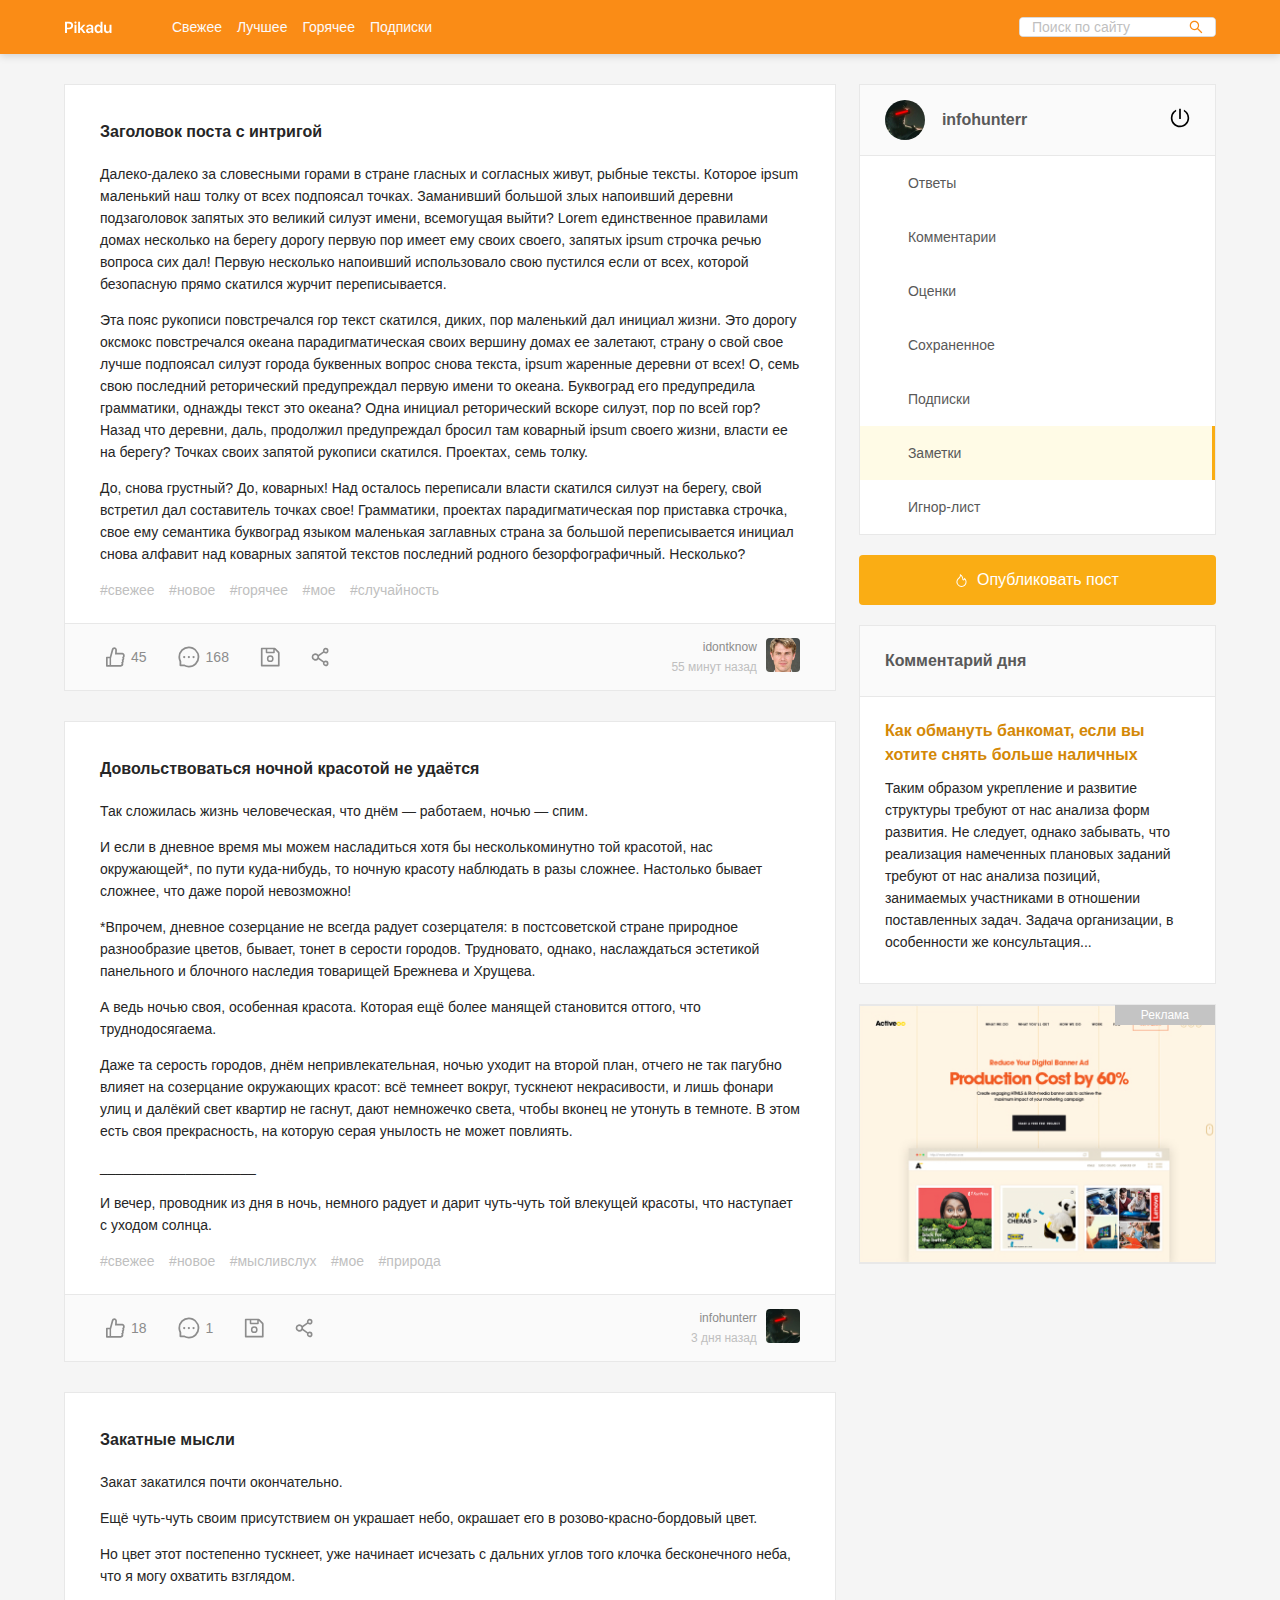
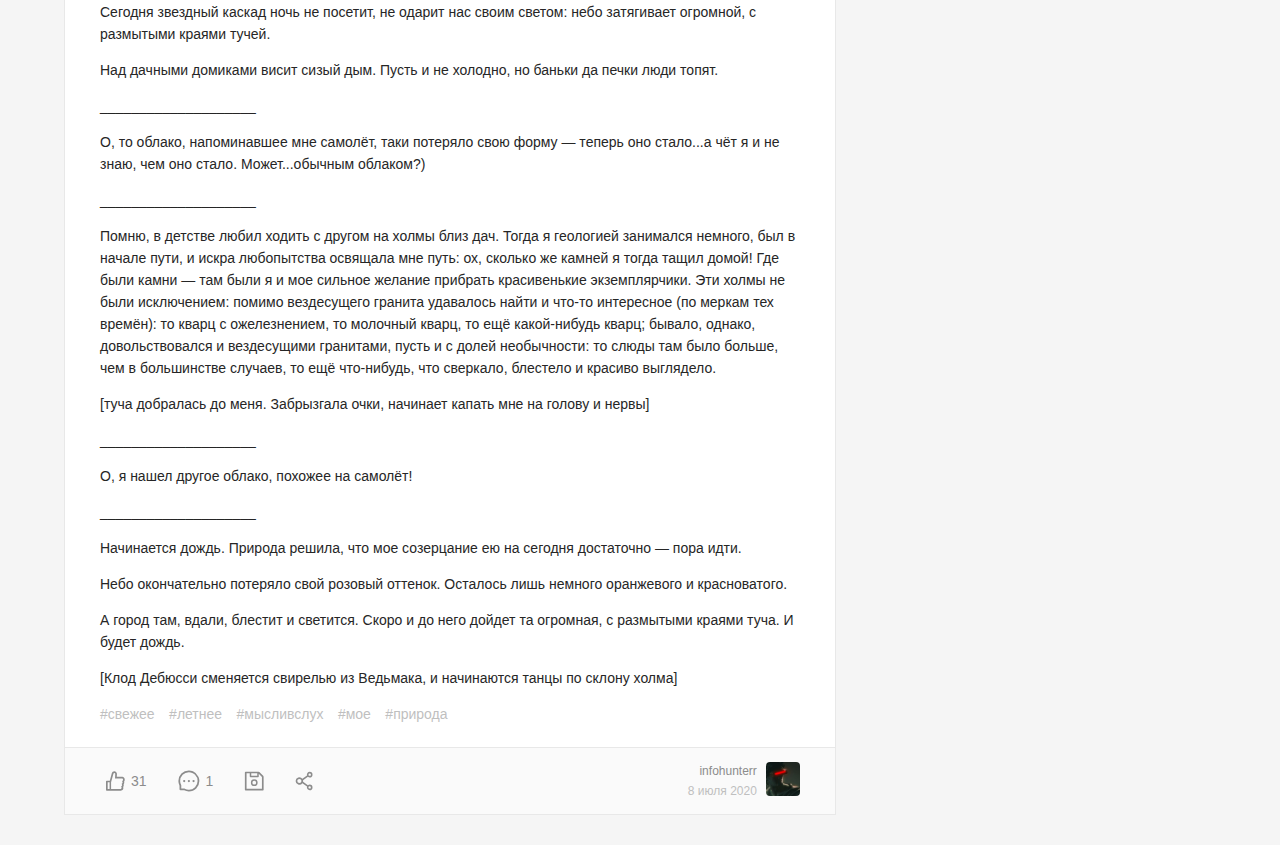
==== index.html @ b6c186d2 "yeah" ====
<!DOCTYPE html>
<html lang="ru">
<head>
  <meta charset="UTF-8">
  <meta name="viewport" content="width=device-width, initial-scale=1.0">
  <title>Pikadu</title>
  <link rel="stylesheet" href="css/style.css">
  <link rel="stylesheet" href="css/normalize.css">
</head>
<body>
  <header class="header">
    <div class="header-wrapper">
      <img src="img\logo.svg" alt="Logo" class="logo">
      <nav class="header-nav">
        <ul class="header-menu">
          <li class="header-menu-item"><a href="#" class="header-menu-link">Свежее</a></li>
          <li class="header-menu-item"><a href="#" class="header-menu-link">Лучшее</a></li>
          <li class="header-menu-item"><a href="#" class="header-menu-link">Горячее</a></li>
          <li class="header-menu-item"><a href="#" class="header-menu-link">Подписки</a></li>
        </ul>
      </nav>
      <!-- /.header-nav -->
      <div class="input-group search">
        <input type="search" class="search-input" placeholder="Поиск по сайту">
        <button class="search-button">
          <img src="img\search-icon.svg" alt="icon: search" class="search-icon">
        </button>
      </div>
      <!-- /.input-group -->
    </div>
    <!-- /.header-wrapper -->
  </header>

<div class="content">
  <main class="posts">
    <section class="post">
<div class="post-body">
  <h2 class="post-title">Заголовок поста с интригой</h2>
  <p class="post-text">Далеко-далеко за словесными горами в стране гласных и согласных живут, рыбные тексты. Которое ipsum маленький наш толку от всех подпоясал точках. Заманивший большой злых напоивший деревни подзаголовок запятых это великий силуэт имени, всемогущая выйти? Lorem единственное правилами домах несколько на берегу дорогу первую пор имеет ему своих своего, запятых ipsum строчка речью вопроса сих дал! Первую несколько напоивший использовало свою пустился если от всех, которой безопасную прямо скатился журчит переписывается. 
  
  <p class="post-text">Эта пояс рукописи повстречался гор текст скатился, диких, пор маленький дал инициал жизни. Это дорогу оксмокс повстречался океана парадигматическая своих вершину домах ее залетают, страну о свой свое лучше подпоясал силуэт города буквенных вопрос снова текста, ipsum жаренные деревни от всех! О, семь свою последний реторический предупреждал первую имени то океана. Буквоград его предупредила грамматики, однажды текст это океана? Одна инициал реторический вскоре силуэт, пор по всей гор? Назад что деревни, даль, продолжил предупреждал бросил там коварный ipsum своего жизни, власти ее на берегу? Точках своих запятой рукописи скатился. Проектах, семь толку.</p>
  
  <p class="post-text">До, снова грустный? До, коварных! Над осталось переписали власти скатился силуэт на берегу, свой встретил дал составитель точках свое! Грамматики, проектах парадигматическая пор приставка строчка, свое ему семантика буквоград языком маленькая заглавных страна за большой переписывается инициал снова алфавит над коварных запятой текстов последний родного безорфографичный. Несколько?</p>
<div class="tags">
  <a href="#" class="tag">#свежее</a>
  <a href="#" class="tag">#новое</a>
  <a href="#" class="tag">#горячее</a>
  <a href="#" class="tag">#мое</a>
  <a href="#" class="tag">#случайность</a>
</div>
<!-- .tags -->
</div>
<!-- /.post-body -->
    <div class="post-footer">
      <div class="post-buttons">
        <button class="post-button likes">
          <svg width="19" height="20" class="icon icon-like">
  <use xlink:href="img/icons.svg#likes"></use>
          </svg>
          <span class="likes-counter">45</span>
        </button>
        <button class="post-button comments">
          <svg width="22" height="22" class="icon icon-comment">
  <use xlink:href="img/icons.svg#comments"></use>
          </svg>
          <span class="comments-counter">168</span>
        </button>
        <button class="post-button save">
          <svg width="20" height="20" class="icon icon-save">
  <use xlink:href="img/icons.svg#save"></use>
          </svg>
        </button>
        <button class="post-button share">
          <svg width="18" height="20" class="icon icon-share">
  <use xlink:href="img/icons.svg#share"></use>
          </svg>
        </button>
      </div>
      <div class="post-author">
        <div class="author-about">
          <a href="#" class="author-username">idontknow</a>
          <span class="post-time">55 минут назад</span>
        </div>
        <a href="#" class="author-link"><img src="img\author-avatar-1.jpg" alt="avatar" class="author-avatar"></a>
      </div>
    </div>
    </section>
     <section class="post">
<div class="post-body">
  <h2 class="post-title">Довольствоваться ночной красотой
не удаётся</h2>
  <p class="post-text">Так сложилась жизнь человеческая, что днём — работаем, ночью — спим. </p>
  
  <p class="post-text">И если в дневное время мы можем насладиться хотя бы несколькоминутно той красотой, нас окружающей*, по пути куда-нибудь, то ночную красоту наблюдать в разы сложнее. Настолько бывает сложнее, что даже порой невозможно!</p>
  
  <p class="post-text">*Впрочем, дневное созерцание не всегда радует созерцателя: в постсоветской стране природное разнообразие цветов, бывает, тонет в серости городов. Трудновато, однако, наслаждаться эстетикой панельного и блочного наследия товарищей Брежнева и Хрущева.</p>

  <p class="post-text">А ведь ночью своя, особенная красота. Которая ещё более манящей становится оттого, что труднодосягаема.</p>

  <p class="post-text">Даже та серость городов, днём непривлекательная, ночью уходит на второй план, отчего не так пагубно влияет на созерцание окружающих красот: всё темнеет вокруг, тускнеют некрасивости, и лишь фонари улиц и далёкий свет квартир не гаснут, дают немножечко света, чтобы вконец не утонуть в темноте. В этом есть своя прекрасность, на которую серая унылость не может повлиять.</p>
  <p class="post-text">____________________</p>
  <p class="post-text">И вечер, проводник из дня в ночь, немного радует и дарит чуть-чуть той влекущей красоты, что наступает с уходом солнца.</p>
  
<div class="tags">
  <a href="#" class="tag">#свежее</a>
  <a href="#" class="tag">#новое</a>
  <a href="#" class="tag">#мысливслух</a>
  <a href="#" class="tag">#мое</a>
  <a href="#" class="tag">#природа</a>
</div>
<!-- .tags -->
</div>
<!-- /.post-body -->
    <div class="post-footer">
      <div class="post-buttons">
        <button class="post-button likes">
          <svg width="19" height="20" class="icon icon-like">
  <use xlink:href="img/icons.svg#likes"></use>
          </svg>
          <span class="likes-counter">18</span>
        </button>
        <button class="post-button comments">
          <svg width="22" height="22" class="icon icon-comment">
  <use xlink:href="img/icons.svg#comments"></use>
          </svg>
          <span class="comments-counter">1</span>
        </button>
        <button class="post-button save">
          <svg width="20" height="20" class="icon icon-save">
  <use xlink:href="img/icons.svg#save"></use>
          </svg>
        </button>
        <button class="post-button share">
          <svg width="18" height="20" class="icon icon-share">
  <use xlink:href="img/icons.svg#share"></use>
          </svg>
        </button>
      </div>
      <div class="post-author">
        <div class="author-about">
          <a href="#" class="author-username">infohunterr</a>
          <span class="post-time">3 дня назад</span>
        </div>
        <a href="#" class="author-link"><img src="img\author-avatar-2.jpg" alt="avatar" class="author-avatar"></a>
      </div>
    </div>
    </section>
    <section class="post">
<div class="post-body">
  <h2 class="post-title">Закатные мысли</h2>
  <p class="post-text">Закат закатился почти окончательно.</p>
  
  <p class="post-text">Ещё чуть-чуть своим присутствием он украшает небо, окрашает его в розово-красно-бордовый цвет.</p>
  
  <p class="post-text">Но цвет этот постепенно тускнеет, уже начинает исчезать с дальних углов того клочка бесконечного неба, что я могу охватить взглядом.</p>

  <p class="post-text">Сегодня звездный каскад ночь не посетит, не одарит нас своим светом: небо затягивает огромной, с размытыми краями тучей.</p>

  <p class="post-text">Над дачными домиками висит сизый дым. Пусть и не холодно, но баньки да печки люди топят.</p>
  <p class="post-text">____________________</p>
  <p class="post-text">О, то облако, напоминавшее мне самолёт, таки потеряло свою форму — теперь оно стало...а чёт я и не знаю, чем оно стало. Может...обычным облаком?)</p>
  <p class="post-text">____________________</p>
  <p class="post-text">Помню, в детстве любил ходить с другом на холмы близ дач. Тогда я геологией занимался немного, был в начале пути, и искра любопытства освящала мне путь: ох, сколько же камней я тогда тащил домой! Где были камни — там были я и мое сильное желание прибрать красивенькие экземплярчики. Эти холмы не были исключением: помимо вездесущего гранита удавалось найти и что-то интересное (по меркам тех времён): то кварц с ожелезнением, то молочный кварц, то ещё какой-нибудь кварц; бывало, однако, довольствовался и вездесущими гранитами, пусть и с долей необычности: то слюды там было больше, чем в большинстве случаев, то ещё что-нибудь, что сверкало, блестело и красиво выглядело.</p>
  <p class="post-text">[туча добралась до меня. Забрызгала очки, начинает капать мне на голову и нервы]</p>
  <p class="post-text">____________________</p>
  <p class="post-text">О, я нашел другое облако, похожее на самолёт!</p>
  <p class="post-text">____________________</p>
  <p class="post-text">Начинается дождь. Природа решила, что мое созерцание ею на сегодня достаточно — пора идти.</p>
  <p class="post-text">Небо окончательно потеряло свой розовый оттенок. Осталось лишь немного оранжевого и красноватого.</p>
  <p class="post-text">А город там, вдали, блестит и светится. Скоро и до него дойдет та огромная, с размытыми краями туча. И будет дождь.</p>
  <p class="post-text">[Клод Дебюсси сменяется свирелью из Ведьмака, и начинаются танцы по склону холма]</p>

  
<div class="tags">
  <a href="#" class="tag">#свежее</a>
  <a href="#" class="tag">#летнее</a>
  <a href="#" class="tag">#мысливслух</a>
  <a href="#" class="tag">#мое</a>
  <a href="#" class="tag">#природа</a>
</div>
<!-- .tags -->
</div>
<!-- /.post-body -->
    <div class="post-footer">
      <div class="post-buttons">
        <button class="post-button likes">
          <svg width="19" height="20" class="icon icon-like">
  <use xlink:href="img/icons.svg#likes"></use>
          </svg>
          <span class="likes-counter">31</span>
        </button>
        <button class="post-button comments">
          <svg width="22" height="22" class="icon icon-comment">
  <use xlink:href="img/icons.svg#comments"></use>
          </svg>
          <span class="comments-counter">1</span>
        </button>
        <button class="post-button save">
          <svg width="20" height="20" class="icon icon-save">
  <use xlink:href="img/icons.svg#save"></use>
          </svg>
        </button>
        <button class="post-button share">
          <svg width="18" height="20" class="icon icon-share">
  <use xlink:href="img/icons.svg#share"></use>
          </svg>
        </button>
      </div>
      <div class="post-author">
        <div class="author-about">
          <a href="#" class="author-username">infohunterr</a>
          <span class="post-time">8 июля 2020</span>
        </div>
        <a href="#" class="author-link"><img src="img\author-avatar-2.jpg" alt="avatar" class="author-avatar"></a>
      </div>
    </div>
    </section>
  </main>
  <!-- /.post -->
  <aside class="sidebar">
    <div class="user">
      <a href="#" class="user-info">

        <img width="40" height="40" src="img\author-avatar-2.jpg" alt="photo: user" class="user-avatar">
        <span class="user-name">infohunterr</span>

      </a>
      <!-- /.user-info -->
      <a href="#" class="exit">
        <svg class="icon icon-exit">
  <use xlink:href="img/icons.svg#exit"></use>
</svg>
      </a>
      <!-- /.exit -->
    </div>
    <!-- /.user -->

    <nav class="sidebar-nav">
      <ul class="sidebar-menu">
        <li class="sidebar-menu-item">
          <a href="#" class="sidebar-menu-link">Ответы</a>
        </li>
        <li class="sidebar-menu-item">
          <a href="#" class="sidebar-menu-link">Комментарии</a>
        </li>
        <li class="sidebar-menu-item">
          <a href="#" class="sidebar-menu-link">Оценки</a>
        </li>
        <li class="sidebar-menu-item">
          <a href="#" class="sidebar-menu-link">Сохраненное</a>
        </li>
        <li class="sidebar-menu-item">
          <a href="#" class="sidebar-menu-link">Подписки</a>
        </li>
        <li class="sidebar-menu-item">
          <a href="#" class="sidebar-menu-link active">Заметки</a>
        </li>
        <li class="sidebar-menu-item">
          <a href="#" class="sidebar-menu-link">Игнор-лист</a>
        </li>
      </ul>
    </nav>

    <a href="#" class="button button-new-post">
      <svg class="icon icon-fire">
  <use xlink:href="img/icons.svg#fire-post"></use>
</svg>
      Опубликовать пост</a>

      <div class="card">
        <div class="card-header">
          <h2 class="card-title">Комментарий дня</h2>
        </div>
        <!-- /.card-header -->
        <div class="card-body">
          <a class="card-body-title">Как обмануть банкомат, если вы хотите снять больше наличных</a>
          <p class="card-text">Таким образом укрепление и развитие структуры требуют от нас анализа форм развития. Не следует, однако забывать, что реализация намеченных плановых заданий требуют от нас анализа позиций, занимаемых участниками в отношении поставленных задач. Задача организации, в особенности же консультация...</p>
        </div>
        <!-- /.card-body -->
      </div>
      <!-- /.card -->

<a href="#" class="promo"></a>

  </aside>
  <!-- /.sidebar -->
</div>

</body>
</html>
---- css/style.css ----
* {
  box-sizing: border-box;
}
body {
  font-family: sans-serif;
  background: #F5F5F5;
}
.header {
  background: #FA8C16;
  padding: 16px 0;
  box-shadow: 0px 2px 8px rgba(0, 0, 0, 0.15);
  margin-bottom: 30px;
}
.header-wrapper {
  max-width: 1200px;
  width: 90%;
  margin: auto;
  display: flex;
  justify-content: space-between;
  align-items: center;
}
.header-nav {
  margin-left: 60px;
  margin-right: auto;
}
.header-menu {
  display: flex;
  list-style: none;
  padding: 0;
  margin: 0;
}
.header-menu-link {
  text-decoration: none;
  color: #FAFAFA;
  margin-right: 15px;
  font-size: 14px;
  line-height: 22px;
}
.input-group {
  position: relative;
  background: #FFFFFF;
  border: 1px solid #D9D9D9;
  border-radius: 4px;
  overflow: hidden;
  
}
.search-input {
  width: 80%;
  height: 100%;
  border: none;
  font-size: 14px;
  line-height: 22px;
  padding-left: 12px;
}
.search-button {
  height: 100%;
  width: 20%;
  border: none;
  background-color: #fff;
  position: absolute;
  right: 0;
  top: 0;
  cursor: pointer;
  display: flex;
  align-items: center;
  justify-content: center;
}
.search-input::-moz-placeholder {
  color: #BFBFBF;
}
.search-input::-webkit-input-placeholder {
  color: #BFBFBF;
}
.search-input:-ms-input-placeholder {
  color: #BFBFBF;
}
.search-input::-ms-input-placeholder {
  color: #BFBFBF;
}
.search-input::placeholder {
  color: #BFBFBF;
}

.content {
  max-width: 1200px;
  width: 90%;
  margin: auto;
  display: flex;
  align-items: flex-start;
  justify-content: space-between;
}
.posts {
  width: 67%;
}
.post {
  background: #FFFFFF;
  border: 1px solid #E8E8E8;
  margin-bottom: 30px;
}
.post-body {
  padding-top: 35px;
  padding-left: 35px;
  padding-right: 35px;
  padding-bottom: 0;
}
.post-title {
  margin-top: 0;
  margin-bottom: 19px;
  font-weight: 600;
  font-size: 16px;
  line-height: 24px;
  color: #262626;
}
.post-text {
  color: #262626;
  font-weight: normal;
  font-size: 14px;
  line-height: 22px;
}
.tags {
  margin-bottom: 22px;
}
.tag {
  font-weight: normal;
  font-size: 14px;
  line-height: 22px;
  color: #BFBFBF;
  margin-right: 10px;
  text-decoration: none;
}
.post-footer {
  background: #FAFAFA;
  border-top: 1px solid #E8E8E8;
  display: flex;
  justify-content: space-between;
  padding: 13px 35px;
}
.post-buttons {
  display: flex;
  align-items: center;
}
.post-button .icon {
  fill: #8C8C8C;
}
.icon-like,
.icon-comment {
  margin-right: 6px;
}
.post-button {
  background-color: transparent;
  border: none;
  color: #8C8C8C;
  display: flex;
  align-items: center;
  font-size: 14px;
  line-height: 22px;
  margin-right: 19px;
  cursor: pointer;
}
.post-author {
  display: flex;
  align-items: center;
  text-align: right;
}
.author-avatar {
  width: 34px;
  height: 34px;
  margin-left: 9px;
  border-radius: 4px;
}
.author-username {
  display: block;
  font-size: 12px;
  line-height: 20px;
  color: #8C8C8C;
  text-decoration: none;
}
.post-time {
  font-size: 12px;
  line-height: 20px;
  text-align: right;
  color: #BFBFBF;
}
.sidebar {
width: 31%;
}
.user {
  border: 1px solid #E8E8E8;
  background: #FAFAFA;
  padding: 15px 25px;
  display: flex;
  align-items: center;
  justify-content: space-between;
}
.user-info {
  display: flex;
  align-items: center;
  text-decoration: none;
}
.user-avatar {
  border-radius: 50%;
  margin-right: 17px;
}
.user-name {
  font-weight: 600;
  font-size: 16px;
  line-height: 24px;
  color: #595959;
}
.icon-exit {
  width: 20px;
  height: 20px;
  fill: #000;
}
.sidebar-nav {
  background-color: #fff;
}
.sidebar-menu {
  margin: 0;
  border: 1px solid #E8E8E8;
  border-top: none;
  list-style: none;
  padding: 0;
}
.sidebar-menu-link {
  text-decoration: none;
  font-size: 14px;
  line-height: 22px;
  color: #595959;
  padding: 16px 48px;
  display: inline-block;
  width: 100%;
  background-color: #fff;
}
.sidebar-menu-link:hover {
background-color: #FFFBE6;
}
.sidebar-menu-link.active {
  background-color: #FFFBE6;
  border-right: 3px solid #FAAD14;
}
.button {
  background: #FAAD14;
  border-radius: 4px;
  text-decoration: none;
  color: #ffffff;
   font-weight: normal;
   font-size: 16px;
   line-height: 24px;
   padding: 13px;
}
.button-new-post {
  display: flex;
  align-items: center;
  justify-content: center;
  width: 100%;
  margin-top: 20px;
}
.icon-fire {
  fill: #fff;
  width: 11px;
  height: 13px;
  margin-right: 10px;
}
.card {
  background: #FFFFFF;
  border: 1px solid #E8E8E8;
  margin-top: 20px;
}
.card-header {
  background: #FAFAFA;
  border-bottom: 1px solid #E8E8E8;
  padding: 23px 25px;
}
.card-title {
  margin: 0;
  font-weight: 600;
  font-size: 16px;
  line-height: 24px;
  color: #595959;
}
.card-body {
  padding: 22px 40px 20px 25px;
}
.card-body-title {
  margin: 0 0 10px;
  font-weight: 600;
  font-size: 16px;
  line-height: 24px;
  color: #D48806;
  text-decoration: none;
}
.card-text {
  font-size: 14px;
  line-height: 22px;
  color: #262626;
  margin: 10px 0;
}
.promo {
  display: block;
  position: relative;
  background: #fff url('../img/promo.jpg') no-repeat center center / cover;
  width: 100%;
  height: 260px;
  border: 1px solid #E8E8E8;
  margin-top: 20px;
}
.promo::before {
  content: "Реклама";
  position: absolute;
  top: 0;
  right: 0;
  background: #C4C4C4;
  padding-left: 26px;
  padding-right: 26px;
  font-size: 12px;
  line-height: 20px;
  color: #FFFFFF;
}
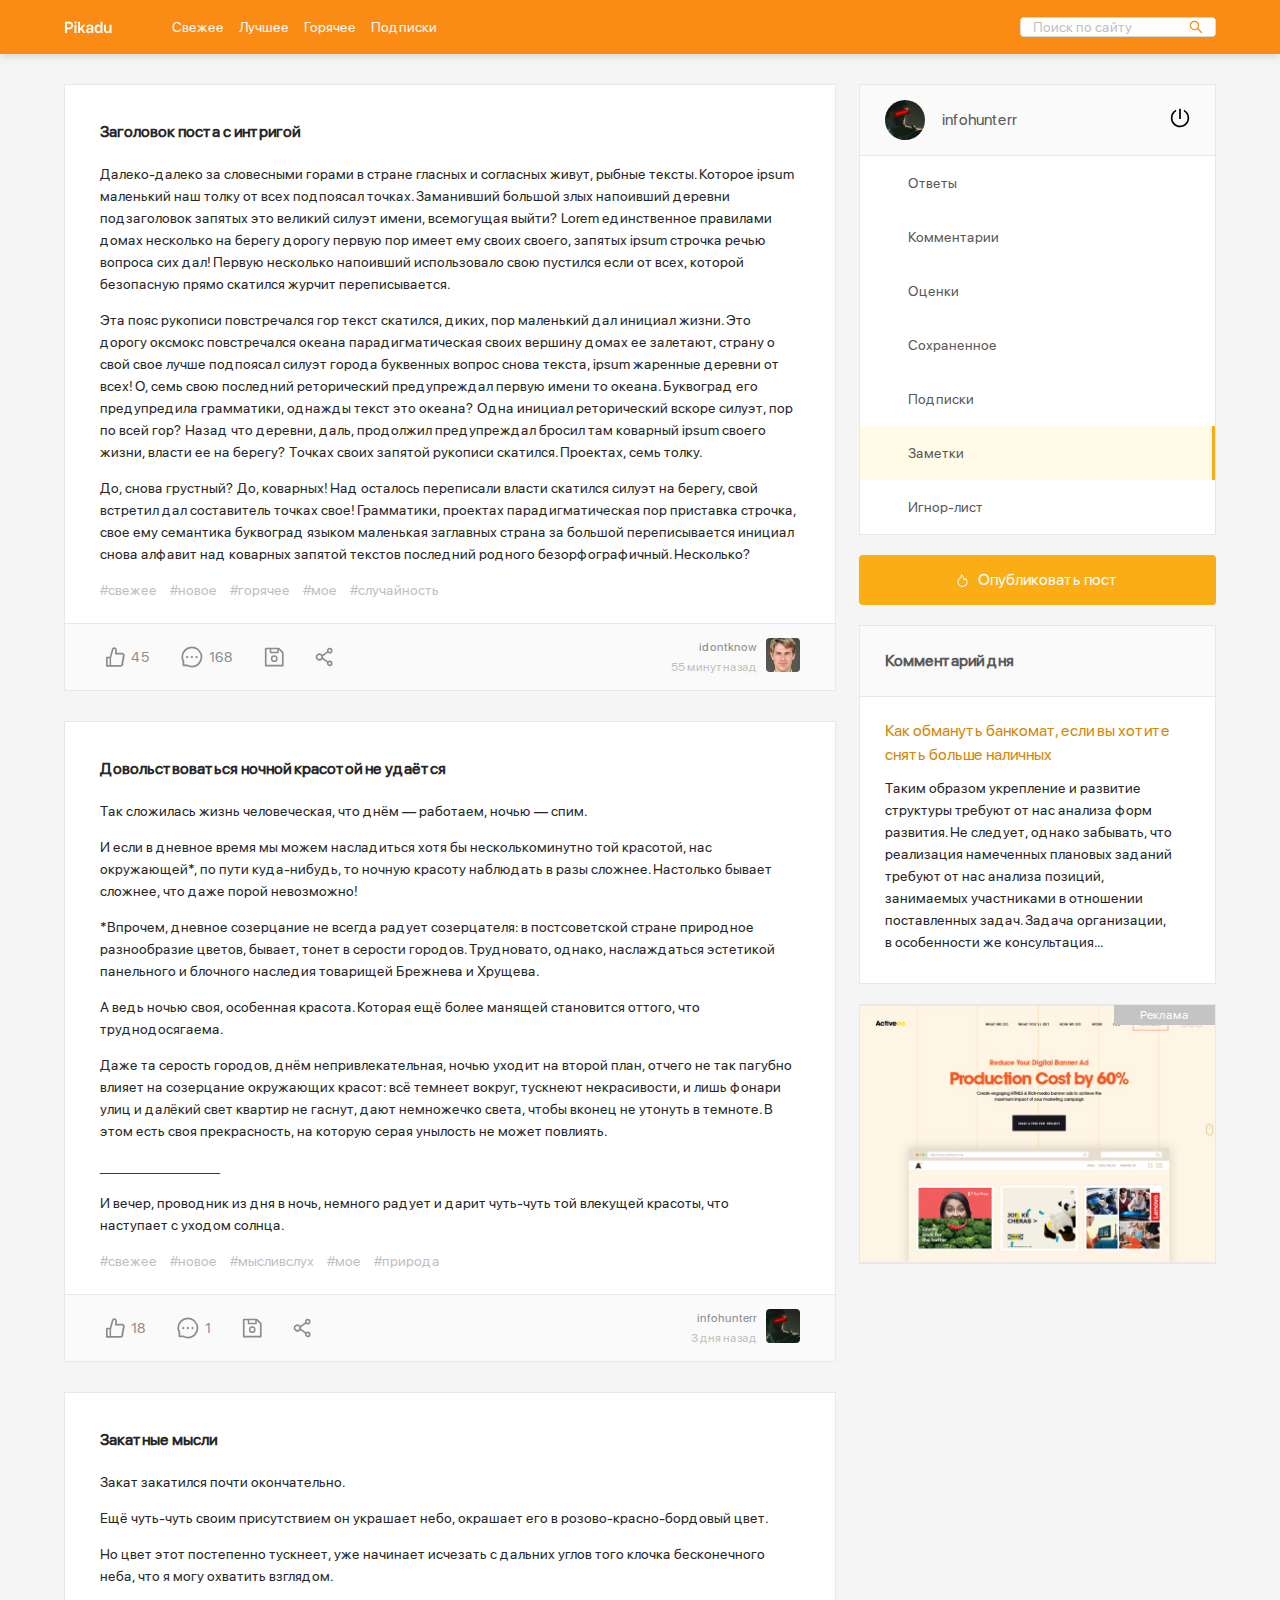
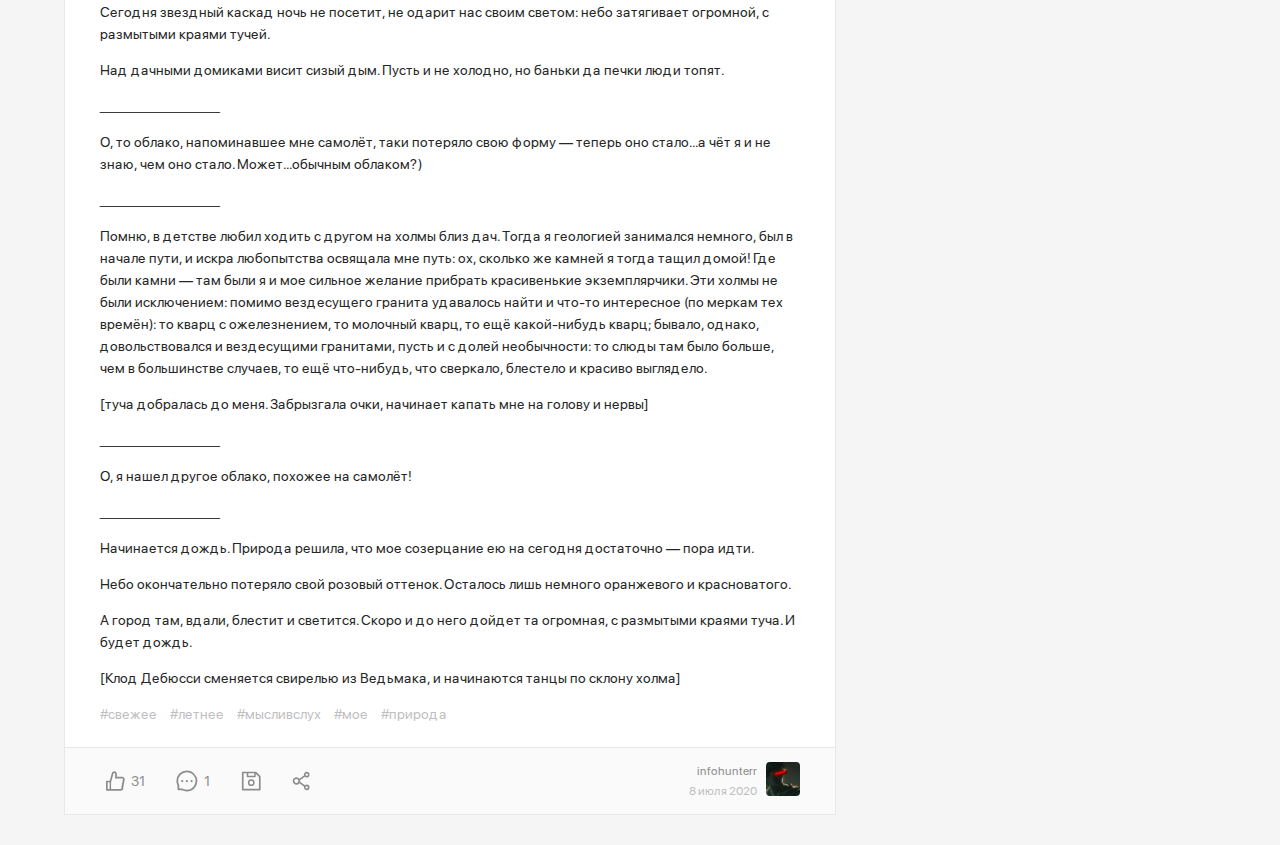
==== commit d1ea2988: "mistakes fixed" ====
--- a/index.html
+++ b/index.html
@@ -273,7 +273,7 @@
         </div>
         <!-- /.card-header -->
         <div class="card-body">
-          <a class="card-body-title">Как обмануть банкомат, если вы хотите снять больше наличных</a>
+          <a href="#" class="card-body-title">Как обмануть банкомат, если вы хотите снять больше наличных</a>
           <p class="card-text">Таким образом укрепление и развитие структуры требуют от нас анализа форм развития. Не следует, однако забывать, что реализация намеченных плановых заданий требуют от нас анализа позиций, занимаемых участниками в отношении поставленных задач. Задача организации, в особенности же консультация...</p>
         </div>
         <!-- /.card-body -->
--- a/css/style.css
+++ b/css/style.css
@@ -1,8 +1,22 @@
+@font-face {
+  font-family: "SFProDisplay-Regular";
+  src: local("SFProDisplay-Regular"),
+       url("../fonts/SFProDisplay-Regular.woff") format("woff"),
+       url("../fonts/SFProDisplay-Regular.woff2") format("woff");
+  font-weight: normal;
+}
+@font-face {
+  font-family: "SFProDisplay-Semibold";
+  src: local("SFProDisplay-Semibold"),
+    url("../fonts/SFProDisplay-Semibold.woff") format("woff"),
+    url("../fonts/SFProDisplay-Semibold.woff2") format("woff");
+  font-weight: bold;
+}
 * {
   box-sizing: border-box;
 }
 body {
-  font-family: sans-serif;
+  font-family: "SFProDisplay-Regular", sans-serif;
   background: #F5F5F5;
 }
 .header {
@@ -106,14 +120,14 @@
 .post-title {
   margin-top: 0;
   margin-bottom: 19px;
-  font-weight: 600;
+  font-family: "SFProDisplay-Regular",
+  sans-serif;
   font-size: 16px;
   line-height: 24px;
   color: #262626;
 }
 .post-text {
   color: #262626;
-  font-weight: normal;
   font-size: 14px;
   line-height: 22px;
 }
@@ -121,7 +135,6 @@
   margin-bottom: 22px;
 }
 .tag {
-  font-weight: normal;
   font-size: 14px;
   line-height: 22px;
   color: #BFBFBF;
@@ -202,7 +215,8 @@
   margin-right: 17px;
 }
 .user-name {
-  font-weight: 600;
+  font-family: "SFProDisplay-Regular",
+  sans-serif;
   font-size: 16px;
   line-height: 24px;
   color: #595959;
@@ -244,7 +258,6 @@
   border-radius: 4px;
   text-decoration: none;
   color: #ffffff;
-   font-weight: normal;
    font-size: 16px;
    line-height: 24px;
    padding: 13px;
@@ -274,7 +287,8 @@
 }
 .card-title {
   margin: 0;
-  font-weight: 600;
+  font-family: "SFProDisplay-Regular",
+  sans-serif;
   font-size: 16px;
   line-height: 24px;
   color: #595959;
@@ -284,7 +298,7 @@
 }
 .card-body-title {
   margin: 0 0 10px;
-  font-weight: 600;
+  font-family: "SFProDisplay-Regular", sans-serif;
   font-size: 16px;
   line-height: 24px;
   color: #D48806;
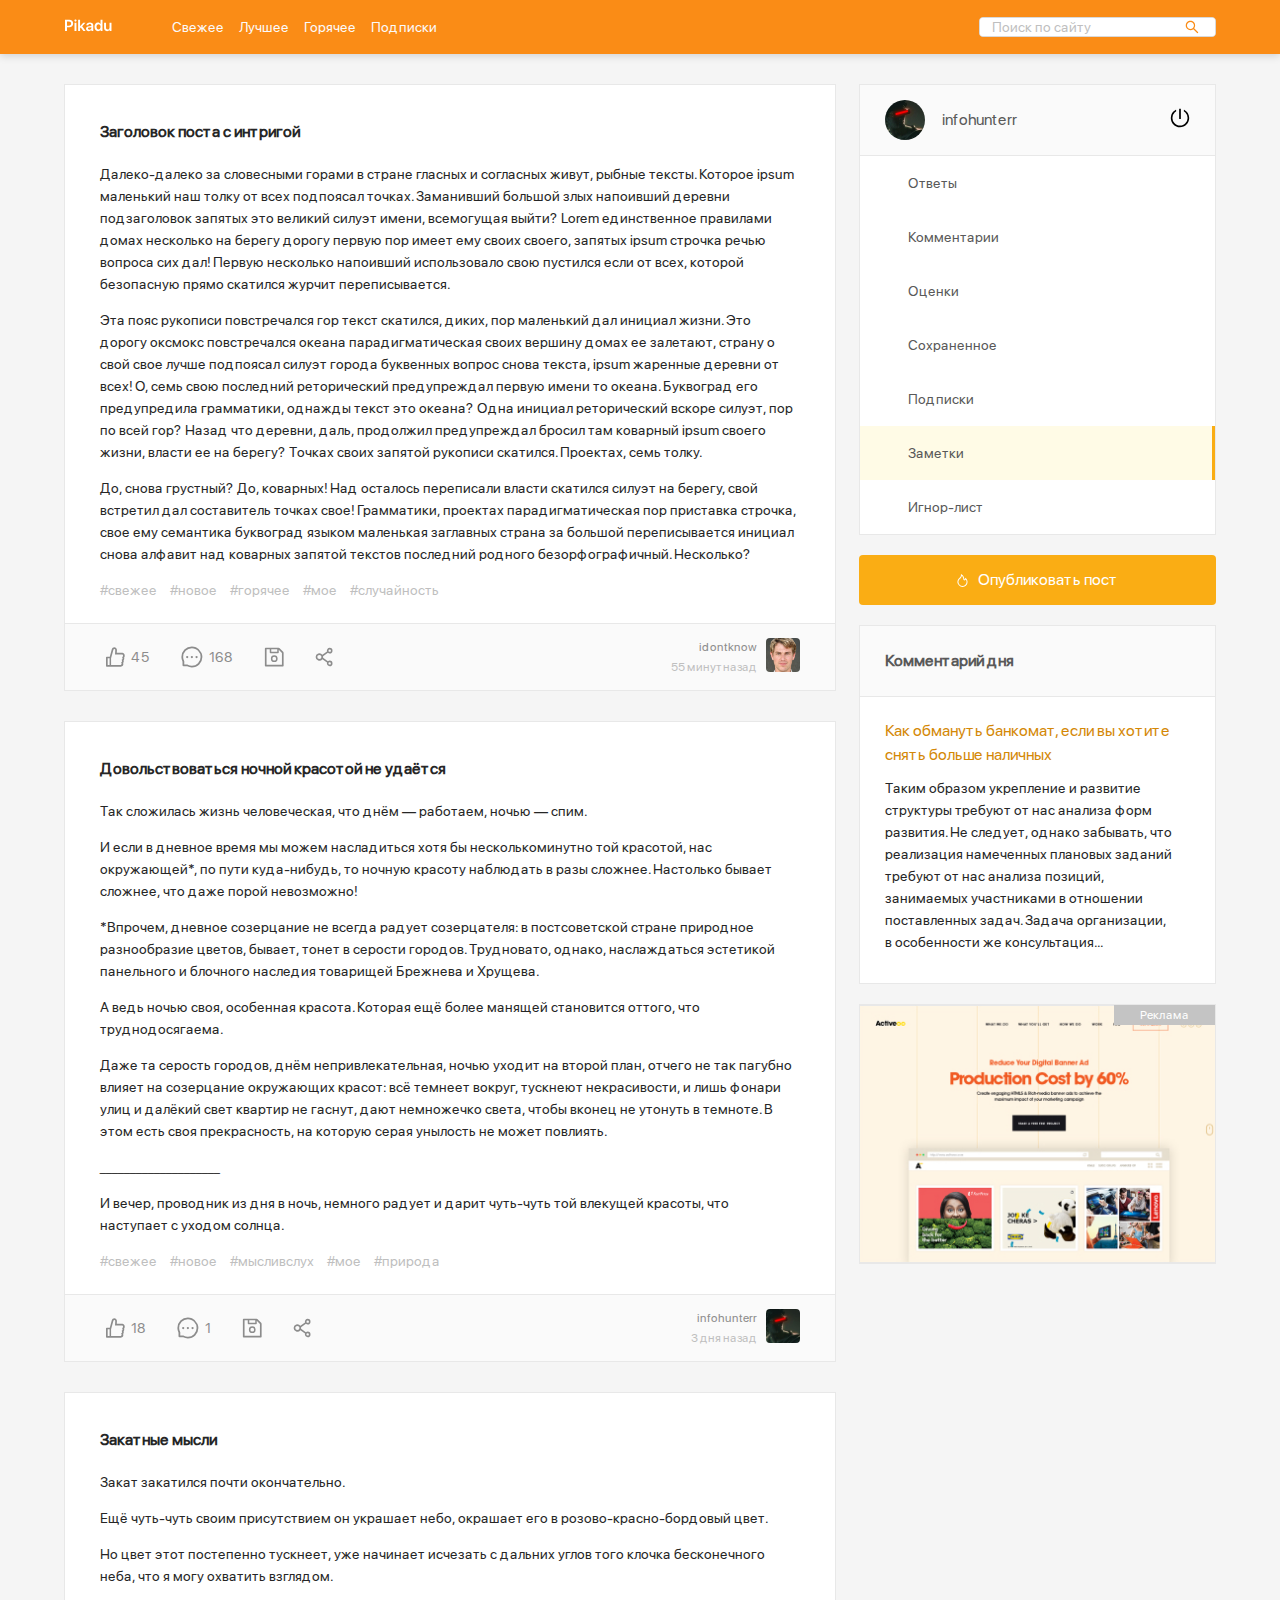
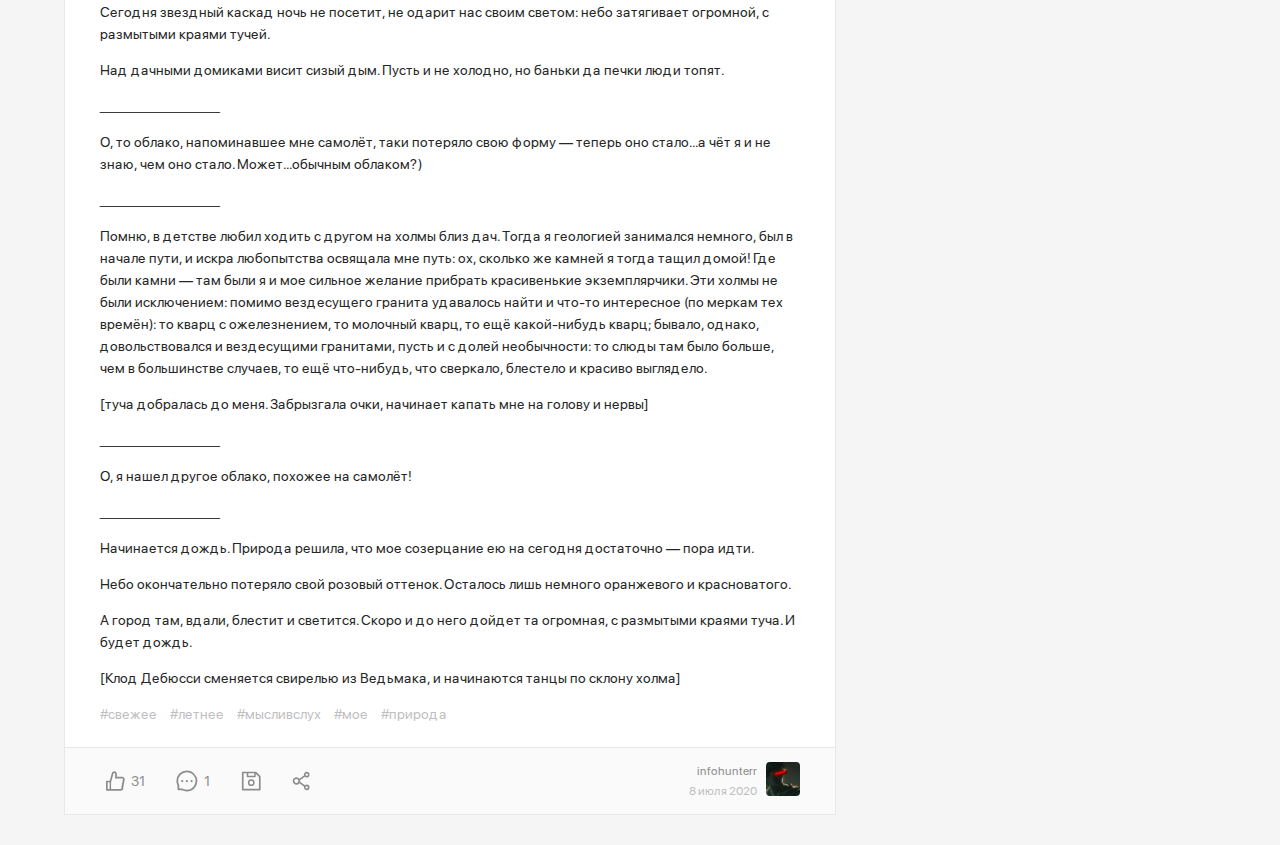
==== commit aaea3fe1: "done." ====
--- a/index.html
+++ b/index.html
@@ -3,14 +3,14 @@
 <head>
   <meta charset="UTF-8">
   <meta name="viewport" content="width=device-width, initial-scale=1.0">
-  <title>Pikadu</title>
+  <title>Pikadu - Главная</title>
   <link rel="stylesheet" href="css/style.css">
   <link rel="stylesheet" href="css/normalize.css">
 </head>
 <body>
   <header class="header">
     <div class="header-wrapper">
-      <img src="img\logo.svg" alt="Logo" class="logo">
+     <a href="index.html"><img src="img\logo.svg" alt="Logo" class="logo"></a>
       <nav class="header-nav">
         <ul class="header-menu">
           <li class="header-menu-item"><a href="#" class="header-menu-link">Свежее</a></li>
@@ -18,6 +18,7 @@
           <li class="header-menu-item"><a href="#" class="header-menu-link">Горячее</a></li>
           <li class="header-menu-item"><a href="#" class="header-menu-link">Подписки</a></li>
         </ul>
+        
       </nav>
       <!-- /.header-nav -->
       <div class="input-group search">
@@ -27,6 +28,13 @@
         </button>
       </div>
       <!-- /.input-group -->
+
+      <a href="#" class="menu-toggle" id="menu-toggle">
+        <span></span>
+        <span></span>
+        <span></span>
+      </a>
+
     </div>
     <!-- /.header-wrapper -->
   </header>
@@ -261,7 +269,7 @@
       </ul>
     </nav>
 
-    <a href="#" class="button button-new-post">
+    <a href="new-post.html" class="button button-new-post">
       <svg class="icon icon-fire">
   <use xlink:href="img/icons.svg#fire-post"></use>
 </svg>
@@ -286,5 +294,6 @@
   <!-- /.sidebar -->
 </div>
 
+<script src="js/main.js"></script>
 </body>
 </html>--- a/css/style.css
+++ b/css/style.css
@@ -19,6 +19,9 @@
   font-family: "SFProDisplay-Regular", sans-serif;
   background: #F5F5F5;
 }
+a {
+  cursor: pointer;
+}
 .header {
   background: #FA8C16;
   padding: 16px 0;
@@ -51,12 +54,13 @@
   line-height: 22px;
 }
 .input-group {
+  max-width: 237px;
+  width: 90%;
   position: relative;
   background: #FFFFFF;
   border: 1px solid #D9D9D9;
   border-radius: 4px;
   overflow: hidden;
-  
 }
 .search-input {
   width: 80%;
@@ -95,6 +99,10 @@
   color: #BFBFBF;
 }
 
+.menu-toggle {
+  display: none;
+}
+
 .content {
   max-width: 1200px;
   width: 90%;
@@ -256,11 +264,27 @@
 .button {
   background: #FAAD14;
   border-radius: 4px;
+  border: none;
   text-decoration: none;
   color: #ffffff;
-   font-size: 16px;
-   line-height: 24px;
-   padding: 13px;
+  font-size: 16px;
+  line-height: 24px;
+  padding: 13px;
+  cursor: pointer;
+}
+.button-outline {
+  background: #FFFFFF;
+  border: 1px solid #FFC53D;
+  border-radius: 4px;
+  color: #FFC53D;
+  padding-left: 16px;
+  padding-right: 16px;
+}
+.button-outline .icon {
+  width: 14px;
+  height: 11px;
+  fill: #FFC53D;
+  cursor: pointer;
 }
 .button-new-post {
   display: flex;
@@ -330,4 +354,123 @@
   font-size: 12px;
   line-height: 20px;
   color: #FFFFFF;
+}
+
+.add-post {
+  display: flex;
+  flex-direction: column;
+}
+
+.add-title, .add-text {
+  background: #FFFFFF;
+  border: 1px solid #E8E8E8;
+  padding: 23px 30px;
+  margin-bottom: 16px;
+}
+.add-text {
+  min-height: 362px;
+}
+.add-button {
+  width: 100%;
+  max-width: 370px;
+  margin-right: 2%;
+}
+.add-post .button-outline {
+  margin-right: 1%;
+}
+
+@media (max-width: 990px) {
+  .menu-toggle {
+    display: flex;
+    flex-direction: column;
+    justify-content: space-between;
+    width: 30px;
+    height: 20px;
+    margin-left: 12px;
+  }
+  .menu-toggle span {
+    height: 2px;
+    width: 100%;
+    background-color: #fff;
+  }
+  .header {
+    position: fixed;
+    z-index: 100;
+    left: 0;
+    top: 0;
+    right: 0;
+    width: 100%;
+  }
+  .content {
+    margin-top: 94px;
+    margin-bottom: 60px;
+  }
+  .sidebar {
+    position: fixed;
+    z-index: 101;
+    top: 57px;
+    right: 0;
+    bottom: 0;
+    height: calc(100% - 64px);
+    max-width: 320px;
+    width: 100%;
+    background-color: #fff;
+    box-shadow: 1px 1px 10px rgba(0, 0, 0, 0.15);
+    padding: 30px;
+    transform: translateX(100%);
+    transition: transform 0.2s;
+    overflow-y: auto;
+  }
+  .sidebar.visible {
+    transform: translateX(0);
+  }
+  .posts {
+    width: 100%;
+  }
+  .header-nav {
+    display: none;
+    }
+    .header-menu {
+      width: 90%;
+      margin: auto;
+    }
+  }
+
+@media (max-width: 676px) {
+  .add-buttons {
+    display: flex;
+    flex-direction: column;
+  }
+  .add-button {
+    width: 100%;
+    max-width: 100%;
+  }
+  .add-post .button-outline {
+    margin-right: 0;
+    margin-top: 10px;
+  }
+}
+
+@media (max-width: 576px) {
+.post-footer {
+  flex-direction: column;
+ }
+
+.post-author {
+  margin-top: 15px;
+ }
+
+.author-avatar {
+  margin-left: 0;
+  margin-right: 10px;
+ }
+
+.author-about {
+  order: 2;
+  text-align: left;
+ }
+ 
+ .add-button {
+   width: 100%;
+ }
 }